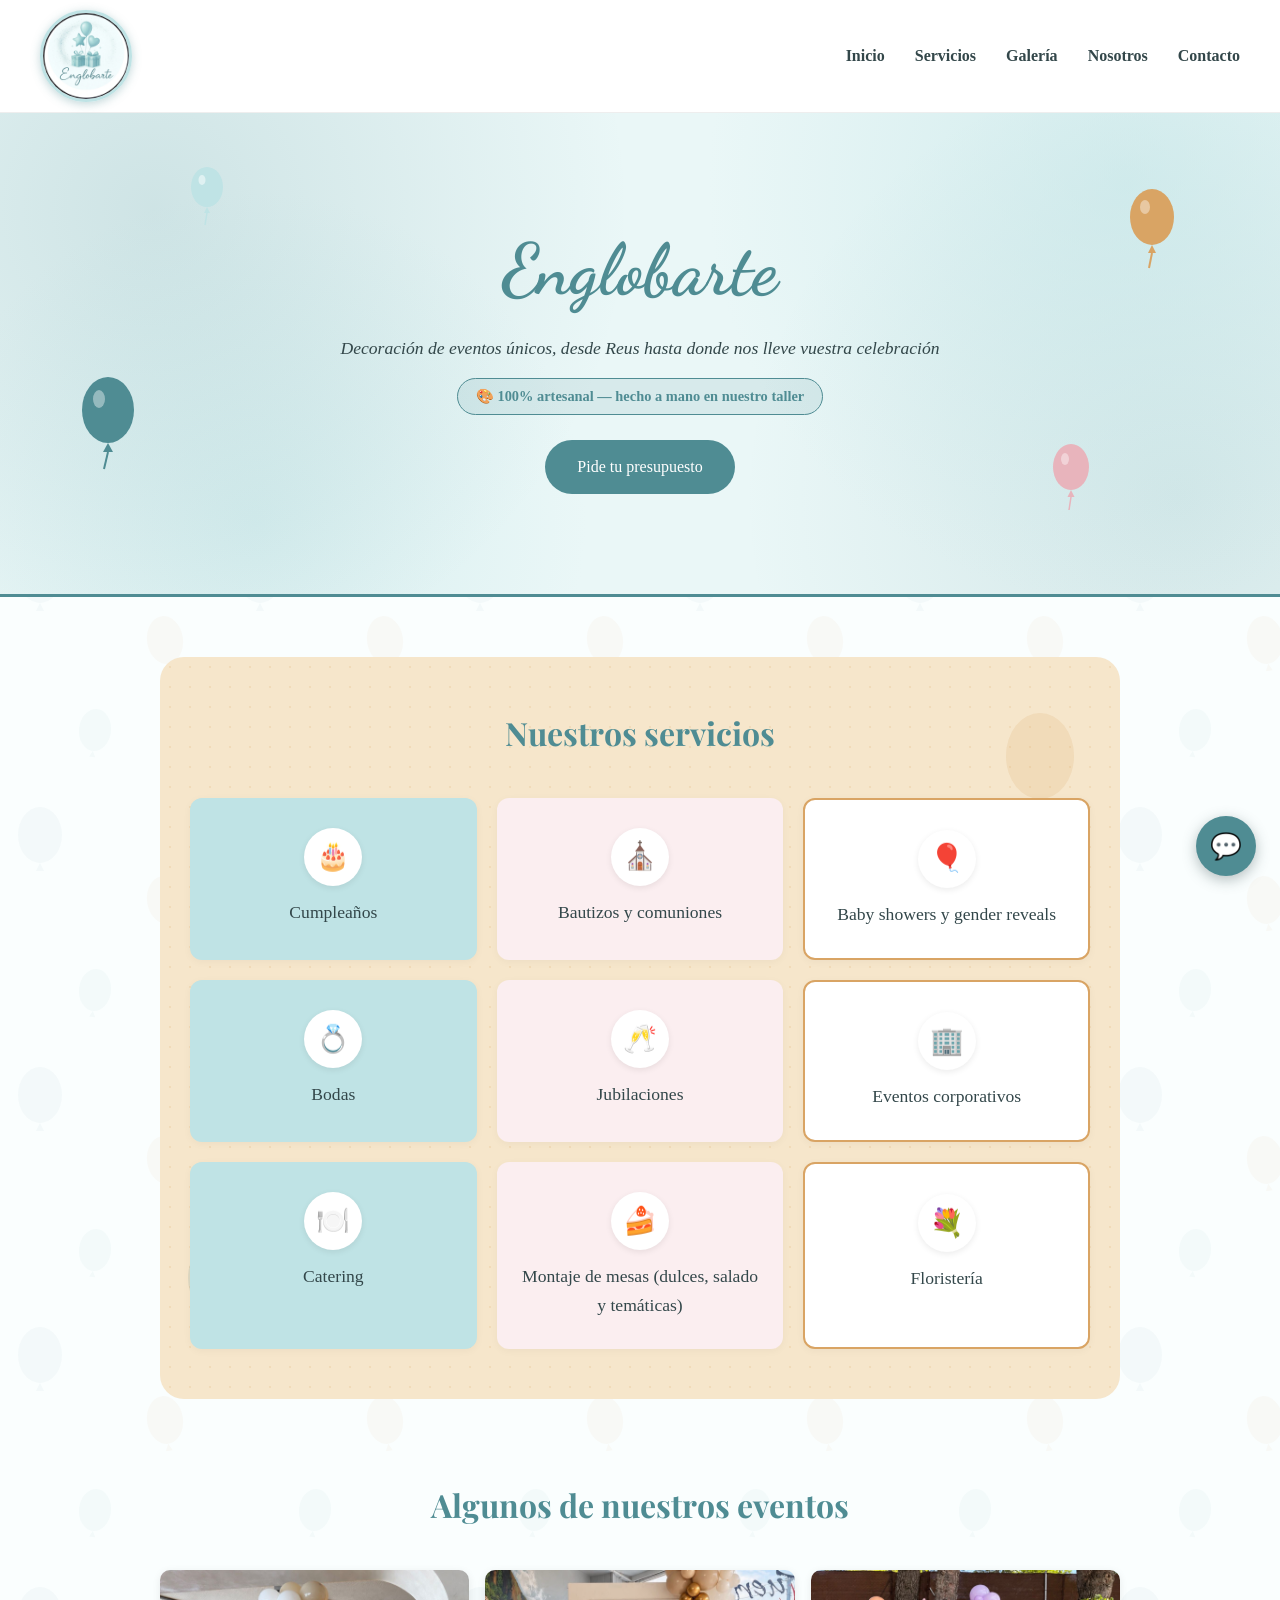
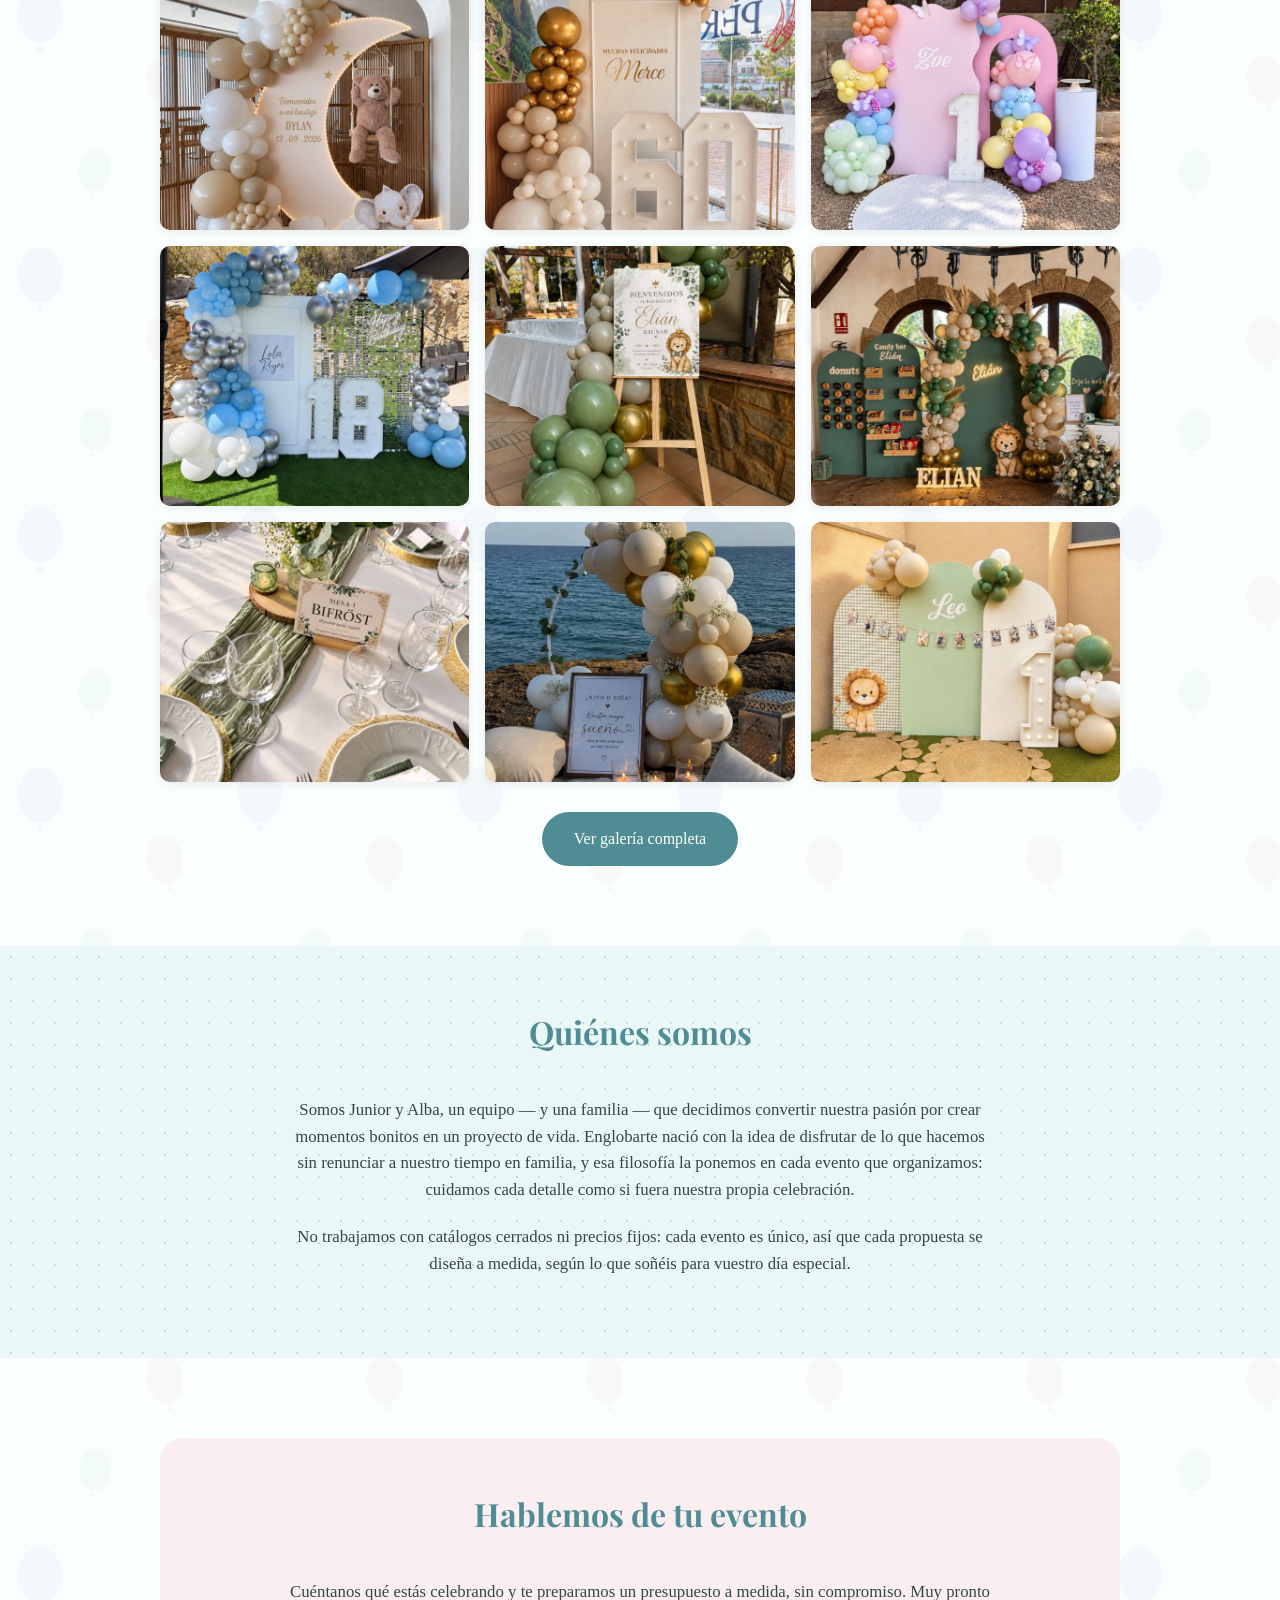
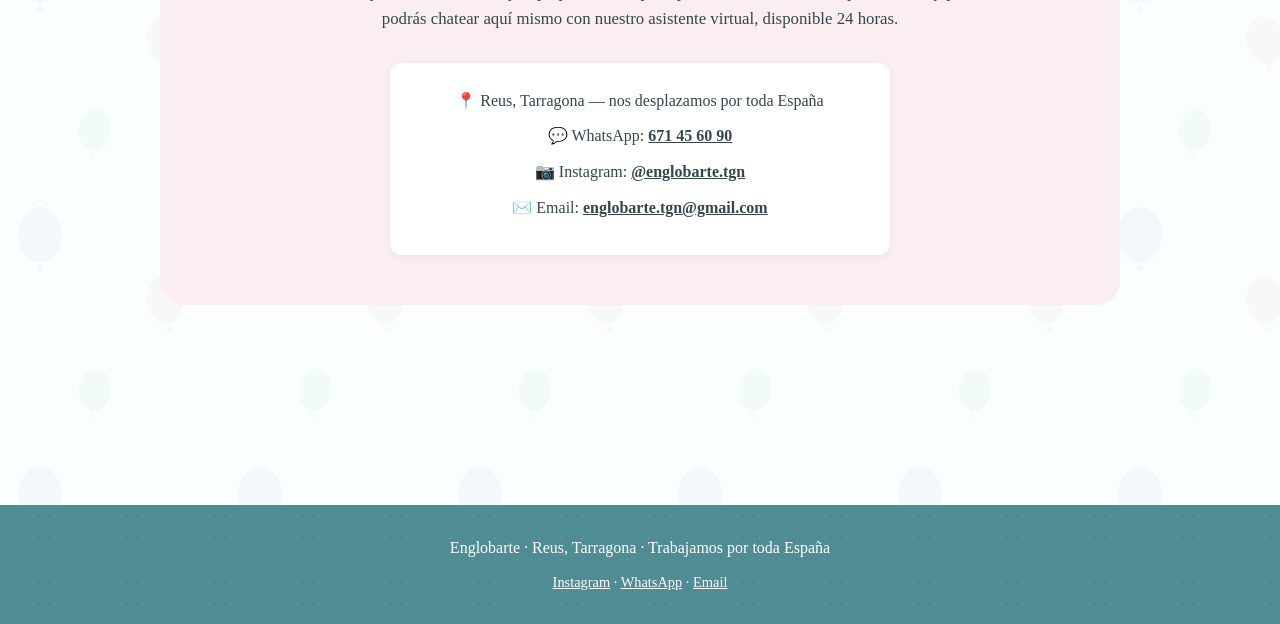
==== index.html @ 834582d7 "mejora de imagenes" ====
<!DOCTYPE html>
<html lang="es">
<head>
  <meta charset="UTF-8">
  <meta name="viewport" content="width=device-width, initial-scale=1.0">
  <title>Englobarte | Decoración de eventos en Reus y toda España</title>
  <meta name="description" content="Englobarte: decoración de eventos a medida en Reus y toda España. Cumpleaños, bautizos, bodas, baby showers, jubilaciones y eventos corporativos.">
  <link rel="icon" type="image/x-icon" href="favicon.ico">
  <link rel="icon" type="image/png" sizes="32x32" href="favicon-32x32.png">
  <link rel="icon" type="image/png" sizes="16x16" href="favicon-16x16.png">
  <link rel="apple-touch-icon" sizes="180x180" href="apple-touch-icon.png">
  <meta property="og:title" content="Englobarte | Decoración de eventos">
  <meta property="og:description" content="Decoración de eventos a medida en Reus y toda España: cumpleaños, bautizos, bodas y mucho más.">
  <meta property="og:image" content="https://englobarte-web.vercel.app/og-image.jpg">
  <meta property="og:type" content="website">
  <link rel="preconnect" href="https://fonts.googleapis.com">
  <link rel="preconnect" href="https://fonts.gstatic.com" crossorigin>
  <link href="https://fonts.googleapis.com/css2?family=Dancing+Script:wght@700&family=Playfair+Display:wght@700&display=swap" rel="stylesheet">
  <link rel="stylesheet" href="style.css">
</head>
<body>

  <nav>
    <div class="logo">
      <img src="images/logo.jpg" alt="Englobarte">
    </div>
    <ul>
      <li><a href="#inicio">Inicio</a></li>
      <li><a href="#servicios">Servicios</a></li>
      <li><a href="galeria.html">Galería</a></li>
      <li><a href="#nosotros">Nosotros</a></li>
      <li><a href="#contacto">Contacto</a></li>
    </ul>
  </nav>

  <header id="inicio">
    <h1>Englobarte</h1>
    <p>Decoración de eventos únicos, desde Reus hasta donde nos lleve vuestra celebración</p>
    <span class="sello-artesanal">🎨 100% artesanal — hecho a mano en nuestro taller</span>
    <br>
    <a href="#contacto" class="boton">Pide tu presupuesto</a>
  </header>

  <main>

    <section id="servicios">
      <h2>Nuestros servicios</h2>
      <div class="grid-servicios">
        <div class="tarjeta"><span class="tarjeta-icono">🎂</span>Cumpleaños</div>
        <div class="tarjeta"><span class="tarjeta-icono">⛪</span>Bautizos y comuniones</div>
        <div class="tarjeta"><span class="tarjeta-icono">🎈</span>Baby showers y gender reveals</div>
        <div class="tarjeta"><span class="tarjeta-icono">💍</span>Bodas</div>
        <div class="tarjeta"><span class="tarjeta-icono">🥂</span>Jubilaciones</div>
        <div class="tarjeta"><span class="tarjeta-icono">🏢</span>Eventos corporativos</div>
        <div class="tarjeta"><span class="tarjeta-icono">🍽️</span>Catering</div>
        <div class="tarjeta"><span class="tarjeta-icono">🍰</span>Montaje de mesas (dulces, salado y temáticas)</div>
        <div class="tarjeta"><span class="tarjeta-icono">💐</span>Floristería</div>
      </div>
    </section>

    <section id="galeria">
      <h2>Algunos de nuestros eventos</h2>
      <div class="grid-galeria">
        <img src="images/bautizo-dylan.jpg" alt="Bautizo de Dylan">
        <img src="images/60-anos-merce.jpg" alt="60 años de Merce">
        <img src="images/cumple-1-zoe.jpg" alt="Primer cumpleaños de Zoe">
        <img src="images/18-anos-lola.jpg" alt="18 años de Lola">
        <img src="images/bautizo-elian.jpg" alt="Bautizo de Elián">
        <img src="images/candy-bar-elian.jpg" alt="Candy bar de Elián">
        <img src="images/boda-mesa.jpg" alt="Decoración de mesa de boda">
        <img src="images/gender-reveal.jpg" alt="Gender reveal">
        <img src="images/cumple-1-leo.jpg" alt="Primer cumpleaños de Leo">
      </div>
      <div style="text-align:center; margin-top:30px;">
        <a href="galeria.html" class="boton">Ver galería completa</a>
      </div>
    </section>

    <section id="nosotros">
      <h2>Quiénes somos</h2>
      <p class="texto-nosotros">
        Somos Junior y Alba, un equipo — y una familia — que decidimos convertir nuestra pasión
        por crear momentos bonitos en un proyecto de vida. Englobarte nació con la idea de disfrutar
        de lo que hacemos sin renunciar a nuestro tiempo en familia, y esa filosofía la ponemos
        en cada evento que organizamos: cuidamos cada detalle como si fuera nuestra propia celebración.
      </p>
      <p class="texto-nosotros">
        No trabajamos con catálogos cerrados ni precios fijos: cada evento es único, así que cada
        propuesta se diseña a medida, según lo que soñéis para vuestro día especial.
      </p>
    </section>

    <section id="contacto">
      <h2>Hablemos de tu evento</h2>
      <p class="texto-contacto">
        Cuéntanos qué estás celebrando y te preparamos un presupuesto a medida, sin compromiso.
        Muy pronto podrás chatear aquí mismo con nuestro asistente virtual, disponible 24 horas.
      </p>
      <div class="contacto-info">
        <p>📍 Reus, Tarragona — nos desplazamos por toda España</p>
        <p>💬 WhatsApp: <a href="https://wa.me/34671456090" style="color: var(--color-texto); font-weight: bold;">671 45 60 90</a></p>
        <p>📷 Instagram: <a href="https://instagram.com/englobarte.tgn" target="_blank" rel="noopener" style="color: var(--color-texto); font-weight: bold;">@englobarte.tgn</a></p>
        <p>✉️ Email: <a href="mailto:englobarte.tgn@gmail.com" style="color: var(--color-texto); font-weight: bold;">englobarte.tgn@gmail.com</a></p>
      </div>
    </section>

  </main>

  <footer>
    <p>Englobarte · Reus, Tarragona · Trabajamos por toda España</p>
    <p class="footer-social">
      <a href="https://instagram.com/englobarte.tgn" target="_blank" rel="noopener">Instagram</a>
      ·
      <a href="https://wa.me/34671456090" target="_blank" rel="noopener">WhatsApp</a>
      ·
      <a href="mailto:englobarte.tgn@gmail.com">Email</a>
    </p>
  </footer>

  <div id="lightbox" class="lightbox oculto">
    <span id="lightbox-cerrar" class="lightbox-cerrar" aria-label="Cerrar">✕</span>
    <button id="lightbox-prev" class="lightbox-nav lightbox-prev" aria-label="Anterior">‹</button>
    <img id="lightbox-img" class="lightbox-img" src="" alt="">
    <button id="lightbox-next" class="lightbox-nav lightbox-next" aria-label="Siguiente">›</button>
  </div>

  <script>
    const galeriaImgs = Array.from(document.querySelectorAll('.grid-galeria img, .grid-galeria-completa img'));
    const lightbox = document.getElementById('lightbox');
    const lightboxImg = document.getElementById('lightbox-img');
    const lightboxCerrar = document.getElementById('lightbox-cerrar');
    const lightboxPrev = document.getElementById('lightbox-prev');
    const lightboxNext = document.getElementById('lightbox-next');
    let indiceActual = 0;

    function fotosVisibles() {
      return galeriaImgs.filter(img => img.offsetParent !== null);
    }

    function abrirLightbox(img) {
      const visibles = fotosVisibles();
      indiceActual = visibles.indexOf(img);
      lightboxImg.src = img.src;
      lightboxImg.alt = img.alt;
      lightbox.classList.remove('oculto');
    }

    function mostrarIndice(i) {
      const visibles = fotosVisibles();
      if (visibles.length === 0) return;
      indiceActual = (i + visibles.length) % visibles.length;
      lightboxImg.src = visibles[indiceActual].src;
      lightboxImg.alt = visibles[indiceActual].alt;
    }

    galeriaImgs.forEach(img => {
      img.addEventListener('click', () => abrirLightbox(img));
    });

    lightboxCerrar.addEventListener('click', () => lightbox.classList.add('oculto'));
    lightbox.addEventListener('click', (e) => {
      if (e.target === lightbox) lightbox.classList.add('oculto');
    });
    lightboxPrev.addEventListener('click', () => mostrarIndice(indiceActual - 1));
    lightboxNext.addEventListener('click', () => mostrarIndice(indiceActual + 1));

    document.addEventListener('keydown', (e) => {
      if (lightbox.classList.contains('oculto')) return;
      if (e.key === 'Escape') lightbox.classList.add('oculto');
      if (e.key === 'ArrowLeft') mostrarIndice(indiceActual - 1);
      if (e.key === 'ArrowRight') mostrarIndice(indiceActual + 1);
    });
  </script>

  <div class="chat-widget">
    <button id="chat-boton" class="chat-boton" aria-label="Abrir chat">💬</button>

    <div id="chat-ventana" class="chat-ventana oculto">
      <div class="chat-header">
        <span>Englobarte</span>
        <button id="chat-cerrar" class="chat-cerrar" aria-label="Cerrar chat">✕</button>
      </div>
      <div id="chat-mensajes" class="chat-mensajes"></div>
      <div class="chat-input-area">
        <input type="text" id="chat-input" placeholder="Escribe tu mensaje...">
        <button id="chat-enviar" class="chat-enviar">Enviar</button>
      </div>
    </div>
  </div>

  <script>
    const chatBoton = document.getElementById('chat-boton');
    const chatVentana = document.getElementById('chat-ventana');
    const chatCerrar = document.getElementById('chat-cerrar');
    const chatMensajes = document.getElementById('chat-mensajes');
    const chatInput = document.getElementById('chat-input');
    const chatEnviar = document.getElementById('chat-enviar');

    let historial = [];
    let chatAbierto = false;

    chatBoton.addEventListener('click', () => {
      chatAbierto = !chatAbierto;
      chatVentana.classList.toggle('oculto', !chatAbierto);

      if (chatAbierto && historial.length === 0) {
        agregarMensaje('¡Hola! Soy el asistente virtual de Englobarte. Cuéntame qué evento estás organizando y te ayudo con lo que necesites.', 'bot');
      }
    });

    chatCerrar.addEventListener('click', () => {
      chatAbierto = false;
      chatVentana.classList.add('oculto');
    });

    function agregarMensaje(texto, tipo) {
      const div = document.createElement('div');
      div.classList.add('chat-mensaje', tipo === 'user' ? 'chat-mensaje-usuario' : 'chat-mensaje-bot');
      div.textContent = texto;
      chatMensajes.appendChild(div);
      chatMensajes.scrollTop = chatMensajes.scrollHeight;
    }

    async function enviarMensaje() {
      const texto = chatInput.value.trim();
      if (!texto) return;

      agregarMensaje(texto, 'user');
      historial.push({ role: 'user', content: texto });
      chatInput.value = '';
      chatInput.disabled = true;
      chatEnviar.disabled = true;

      const indicador = document.createElement('div');
      indicador.classList.add('chat-mensaje', 'chat-mensaje-bot');
      indicador.id = 'chat-cargando';
      indicador.textContent = 'Escribiendo...';
      chatMensajes.appendChild(indicador);
      chatMensajes.scrollTop = chatMensajes.scrollHeight;

      try {
        const respuesta = await fetch('/api/chat', {
          method: 'POST',
          headers: { 'Content-Type': 'application/json' },
          body: JSON.stringify({ messages: historial })
        });

        const datos = await respuesta.json();
        document.getElementById('chat-cargando').remove();

        if (datos.respuesta) {
          agregarMensaje(datos.respuesta, 'bot');
          historial.push({ role: 'assistant', content: datos.respuesta });
        } else {
          agregarMensaje('Perdona, ha habido un problema. Intenta de nuevo o escríbenos por WhatsApp.', 'bot');
        }
      } catch (error) {
        document.getElementById('chat-cargando').remove();
        agregarMensaje('Perdona, ha habido un problema de conexión. Intenta de nuevo.', 'bot');
      }

      chatInput.disabled = false;
      chatEnviar.disabled = false;
      chatInput.focus();
    }

    chatEnviar.addEventListener('click', enviarMensaje);
    chatInput.addEventListener('keypress', (e) => {
      if (e.key === 'Enter') enviarMensaje();
    });
  </script>

</body>
</html>
---- style.css ----
:root {
  --color-fondo: #FAFEFE;
  --color-texto: #33474A;
  --color-principal: #4F8C93;
  --color-claro: #BFE3E5;
  --color-claro-suave: #EAF7F7;
  --color-acento: #D9A464;
  --color-acento-suave: #F6E6CB;
  --color-rosa: #E8B4BC;
  --color-rosa-suave: #FBEEF0;
}

* {
  margin: 0;
  padding: 0;
  box-sizing: border-box;
}

body {
  font-family: 'Georgia', serif;
  background-color: var(--color-fondo);
  background-image: url("data:image/svg+xml,%3Csvg xmlns='http://www.w3.org/2000/svg' width='220' height='260'%3E%3Cg fill='%234F8C93' fill-opacity='0.045'%3E%3Cellipse cx='40' cy='55' rx='22' ry='28'/%3E%3Cpath d='M40 83 l-4 8 h8 z'/%3E%3C/g%3E%3Cg fill='%23D9A464' fill-opacity='0.05' transform='rotate(-8 165 120)'%3E%3Cellipse cx='165' cy='120' rx='18' ry='24'/%3E%3Cpath d='M165 144 l-3.5 7 h7 z'/%3E%3C/g%3E%3Cg fill='%23BFE3E5' fill-opacity='0.12' transform='rotate(6 95 210)'%3E%3Cellipse cx='95' cy='210' rx='16' ry='21'/%3E%3Cpath d='M95 231 l-3 6 h6 z'/%3E%3C/g%3E%3C/svg%3E");
  color: var(--color-texto);
  line-height: 1.6;
}

nav {
  display: flex;
  justify-content: space-between;
  align-items: center;
  padding: 10px 40px;
  background-color: white;
  border-bottom: 1px solid #eee;
  position: sticky;
  top: 0;
  z-index: 100;
}

nav .logo img {
  height: 92px;
  width: 92px;
  object-fit: cover;
  border-radius: 50%;
  display: block;
  border: 3px solid var(--color-claro);
  box-shadow: 0 2px 10px rgba(79,140,147,0.35);
}

nav ul {
  list-style: none;
  display: flex;
  gap: 30px;
}

nav ul a {
  text-decoration: none;
  color: var(--color-texto);
  font-weight: bold;
}

nav ul a:hover {
  color: var(--color-principal);
}

header {
  position: relative;
  overflow: hidden;
  text-align: center;
  padding: 100px 20px;
  background-color: var(--color-claro-suave);
  background-image:
    url("data:image/svg+xml,%3Csvg xmlns='http://www.w3.org/2000/svg' width='70' height='100'%3E%3Cellipse cx='35' cy='38' rx='26' ry='33' fill='%234F8C93'/%3E%3Cpath d='M35 71 l-5 9 h10 z' fill='%234F8C93'/%3E%3Cline x1='35' y1='80' x2='31' y2='97' stroke='%234F8C93' stroke-width='2'/%3E%3Cellipse cx='26' cy='27' rx='6' ry='9' fill='white' fill-opacity='0.4'/%3E%3C/svg%3E"),
    url("data:image/svg+xml,%3Csvg xmlns='http://www.w3.org/2000/svg' width='60' height='86'%3E%3Cellipse cx='30' cy='33' rx='22' ry='28' fill='%23D9A464'/%3E%3Cpath d='M30 61 l-4 8 h8 z' fill='%23D9A464'/%3E%3Cline x1='30' y1='69' x2='27' y2='84' stroke='%23D9A464' stroke-width='2'/%3E%3Cellipse cx='23' cy='23' rx='5' ry='7' fill='white' fill-opacity='0.4'/%3E%3C/svg%3E"),
    url("data:image/svg+xml,%3Csvg xmlns='http://www.w3.org/2000/svg' width='50' height='72'%3E%3Cellipse cx='25' cy='27' rx='18' ry='23' fill='%23E8B4BC'/%3E%3Cpath d='M25 50 l-3.5 7 h7 z' fill='%23E8B4BC'/%3E%3Cline x1='25' y1='57' x2='23' y2='70' stroke='%23E8B4BC' stroke-width='1.5'/%3E%3Cellipse cx='19' cy='19' rx='4' ry='6' fill='white' fill-opacity='0.4'/%3E%3C/svg%3E"),
    url("data:image/svg+xml,%3Csvg xmlns='http://www.w3.org/2000/svg' width='44' height='64'%3E%3Cellipse cx='22' cy='24' rx='16' ry='20' fill='%23BFE3E5'/%3E%3Cpath d='M22 44 l-3 6 h6 z' fill='%23BFE3E5'/%3E%3Cline x1='22' y1='50' x2='20' y2='62' stroke='%23BFE3E5' stroke-width='1.5'/%3E%3Cellipse cx='17' cy='17' rx='3.5' ry='5' fill='white' fill-opacity='0.5'/%3E%3C/svg%3E"),
    radial-gradient(circle at 12% 20%, rgba(79,140,147,0.18) 0%, transparent 40%),
    radial-gradient(circle at 88% 15%, rgba(191,227,229,0.55) 0%, transparent 35%),
    radial-gradient(circle at 20% 85%, rgba(191,227,229,0.45) 0%, transparent 30%),
    radial-gradient(circle at 92% 80%, rgba(79,140,147,0.15) 0%, transparent 35%);
  background-repeat: no-repeat, no-repeat, no-repeat, no-repeat, no-repeat, no-repeat, no-repeat, no-repeat;
  background-position: 6% 68%, 92% 18%, 85% 80%, 15% 12%, 12% 20%, 88% 15%, 20% 85%, 92% 80%;
  background-size: 70px 100px, 60px 86px, 50px 72px, 44px 64px, auto, auto, auto, auto;
  border-bottom: 3px solid var(--color-principal);
}

header h1 {
  font-family: 'Dancing Script', cursive;
  font-size: 4.5rem;
  font-weight: 700;
  color: var(--color-principal);
  margin-bottom: 6px;
  position: relative;
}

header p {
  font-size: 1.1rem;
  font-style: italic;
  margin-bottom: 16px;
  position: relative;
}

.sello-artesanal {
  display: inline-block;
  background-color: rgba(79,140,147,0.12);
  border: 1px solid var(--color-principal);
  color: var(--color-principal);
  font-style: normal;
  font-size: 0.9rem;
  font-weight: bold;
  padding: 6px 18px;
  border-radius: 20px;
  margin-bottom: 25px;
  position: relative;
}

.boton {
  display: inline-block;
  background-color: var(--color-principal);
  color: white;
  text-decoration: none;
  padding: 14px 32px;
  border-radius: 30px;
  font-family: Georgia, serif;
  transition: background-color 0.3s, transform 0.2s;
  position: relative;
}

.boton:hover {
  background-color: #3d7178;
  transform: translateY(-2px);
}

main {
  max-width: 1000px;
  margin: 0 auto;
  padding: 60px 20px;
}

section {
  margin-bottom: 80px;
}

section h2 {
  font-family: 'Playfair Display', serif;
  text-align: center;
  font-size: 2rem;
  color: var(--color-principal);
  margin-bottom: 40px;
}

#servicios {
  background-color: var(--color-acento-suave);
  border-radius: 24px;
  padding: 50px 30px;
  background-image:
    url("data:image/svg+xml,%3Csvg xmlns='http://www.w3.org/2000/svg' width='90' height='130'%3E%3Cellipse cx='45' cy='50' rx='34' ry='43' fill='%23D9A464' fill-opacity='0.18'/%3E%3Cpath d='M45 93 l-6 11 h12 z' fill='%23D9A464' fill-opacity='0.18'/%3E%3C/svg%3E"),
    url("data:image/svg+xml,%3Csvg xmlns='http://www.w3.org/2000/svg' width='80' height='116'%3E%3Cellipse cx='40' cy='45' rx='30' ry='38' fill='%234F8C93' fill-opacity='0.15'/%3E%3Cpath d='M40 83 l-5 10 h10 z' fill='%234F8C93' fill-opacity='0.15'/%3E%3C/svg%3E"),
    radial-gradient(rgba(217,164,100,0.18) 1.5px, transparent 1.5px);
  background-repeat: no-repeat, no-repeat, repeat;
  background-position: 96% 8%, 2% 92%, 0 0;
  background-size: 90px 130px, 80px 116px, 20px 20px;
}

.grid-servicios {
  display: grid;
  grid-template-columns: repeat(auto-fit, minmax(220px, 1fr));
  gap: 20px;
}

.tarjeta {
  background-color: var(--color-claro);
  border-radius: 12px;
  padding: 30px 20px;
  text-align: center;
  font-size: 1.1rem;
  color: var(--color-texto);
  box-shadow: 0 2px 8px rgba(0,0,0,0.04);
  transition: transform 0.2s;
}

.tarjeta:nth-child(3n+2) {
  background-color: var(--color-rosa-suave);
}

.tarjeta:nth-child(3n) {
  background-color: white;
  border: 2px solid var(--color-acento);
}

.tarjeta:hover {
  transform: translateY(-5px);
}

.tarjeta-icono {
  display: flex;
  align-items: center;
  justify-content: center;
  width: 58px;
  height: 58px;
  margin: 0 auto 12px auto;
  border-radius: 50%;
  background-color: white;
  box-shadow: 0 2px 6px rgba(0,0,0,0.08);
  font-size: 1.7rem;
}

.grid-galeria {
  display: grid;
  grid-template-columns: repeat(auto-fit, minmax(260px, 1fr));
  gap: 16px;
}

.grid-galeria img {
  width: 100%;
  height: 260px;
  object-fit: cover;
  border-radius: 10px;
  box-shadow: 0 2px 8px rgba(0,0,0,0.08);
  transition: transform 0.3s;
  cursor: zoom-in;
}

.grid-galeria img:hover {
  transform: scale(1.03);
}

#nosotros {
  position: relative;
  padding: 60px 20px;
  margin-left: calc(-50vw + 50%);
  margin-right: calc(-50vw + 50%);
  background-color: var(--color-claro-suave);
  background-image: radial-gradient(rgba(79,140,147,0.25) 1.5px, transparent 1.5px);
  background-size: 22px 22px;
}

.texto-nosotros {
  max-width: 700px;
  margin: 0 auto 20px auto;
  text-align: center;
  font-size: 1.05rem;
  position: relative;
}

#contacto {
  background-color: var(--color-rosa-suave);
  border-radius: 24px;
  padding: 50px 30px;
}

.texto-contacto {
  max-width: 700px;
  margin: 0 auto 30px auto;
  text-align: center;
  font-size: 1.05rem;
}

.contacto-info {
  max-width: 500px;
  margin: 0 auto;
  background-color: white;
  border-radius: 12px;
  padding: 25px;
  text-align: center;
  box-shadow: 0 2px 10px rgba(0,0,0,0.05);
}

.contacto-info p {
  margin-bottom: 10px;
}

footer {
  text-align: center;
  padding: 30px 20px;
  background-color: var(--color-principal);
  background-image: radial-gradient(rgba(255,255,255,0.09) 1.5px, transparent 1.5px);
  background-size: 22px 22px;
  color: white;
  margin-top: 60px;
}

.footer-social {
  margin-top: 10px;
  font-size: 0.9rem;
}

.footer-social a {
  color: white;
  text-decoration: underline;
}

.footer-social a:hover {
  color: var(--color-claro);
}

@media (max-width: 768px) {
  nav {
    flex-direction: column;
    gap: 12px;
    padding: 15px 20px;
  }

  nav ul {
    flex-wrap: wrap;
    justify-content: center;
    gap: 15px;
  }

  header h1 {
    font-size: 2.2rem;
  }

  header {
    padding: 60px 20px;
  }

  main {
    padding: 40px 15px;
  }

  section h2 {
    font-size: 1.6rem;
  }
}

/* ===== Página de galería completa ===== */
.header-galeria {
  position: relative;
  overflow: hidden;
  background-color: var(--color-claro-suave);
  background-image:
    url("data:image/svg+xml,%3Csvg xmlns='http://www.w3.org/2000/svg' width='60' height='86'%3E%3Cellipse cx='30' cy='33' rx='22' ry='28' fill='%23D9A464'/%3E%3Cpath d='M30 61 l-4 8 h8 z' fill='%23D9A464'/%3E%3Cline x1='30' y1='69' x2='27' y2='84' stroke='%23D9A464' stroke-width='2'/%3E%3Cellipse cx='23' cy='23' rx='5' ry='7' fill='white' fill-opacity='0.4'/%3E%3C/svg%3E"),
    url("data:image/svg+xml,%3Csvg xmlns='http://www.w3.org/2000/svg' width='44' height='64'%3E%3Cellipse cx='22' cy='24' rx='16' ry='20' fill='%23BFE3E5'/%3E%3Cpath d='M22 44 l-3 6 h6 z' fill='%23BFE3E5'/%3E%3Cline x1='22' y1='50' x2='20' y2='62' stroke='%23BFE3E5' stroke-width='1.5'/%3E%3Cellipse cx='17' cy='17' rx='3.5' ry='5' fill='white' fill-opacity='0.5'/%3E%3C/svg%3E"),
    linear-gradient(135deg, var(--color-claro-suave), var(--color-claro));
  background-repeat: no-repeat, no-repeat, no-repeat;
  background-position: 92% 15%, 6% 78%, 0 0;
  background-size: 60px 86px, 44px 64px, auto;
  text-align: center;
  padding: 60px 20px 40px;
  border-bottom: 3px solid var(--color-principal);
}

.header-galeria h1 {
  font-family: 'Dancing Script', cursive;
  color: var(--color-texto);
  font-size: 3rem;
  margin-bottom: 10px;
}

.header-galeria p {
  color: var(--color-principal);
  font-size: 1.1rem;
}

.filtros {
  display: flex;
  flex-wrap: wrap;
  justify-content: center;
  gap: 12px;
  padding: 30px 20px;
  max-width: 900px;
  margin: 0 auto;
}

.filtro-btn {
  background: var(--color-fondo);
  color: var(--color-texto);
  border: 2px solid var(--color-principal);
  border-radius: 30px;
  padding: 8px 18px;
  font-size: 0.95rem;
  cursor: pointer;
  transition: all 0.2s ease;
}

.filtro-btn:hover {
  background: var(--color-claro-suave);
}

.filtro-btn.activo {
  background: var(--color-principal);
  color: white;
  border-color: var(--color-principal);
}

.grid-galeria-completa {
  display: grid;
  grid-template-columns: repeat(auto-fill, minmax(220px, 1fr));
  gap: 14px;
  padding: 0 20px 40px;
  max-width: 1200px;
  margin: 0 auto;
}

.grid-galeria-completa img {
  width: 100%;
  height: 220px;
  object-fit: cover;
  border-radius: 10px;
  box-shadow: 0 2px 8px rgba(51, 71, 74, 0.15);
  transition: transform 0.2s ease;
  cursor: zoom-in;
}

.grid-galeria-completa img:hover {
  transform: scale(1.03);
}

.nota-galeria {
  text-align: center;
  color: var(--color-texto);
  font-style: italic;
  padding: 0 20px 60px;
  max-width: 600px;
  margin: 0 auto;
}

@media (max-width: 768px) {
  .filtro-btn {
    font-size: 0.85rem;
    padding: 6px 14px;
  }

  .grid-galeria-completa {
    grid-template-columns: repeat(auto-fill, minmax(150px, 1fr));
    gap: 10px;
  }

  .grid-galeria-completa img {
    height: 150px;
  }
}

/* ===== Chat del asistente virtual ===== */
.chat-boton {
  position: fixed;
  bottom: 24px;
  right: 24px;
  width: 60px;
  height: 60px;
  border-radius: 50%;
  background-color: var(--color-principal);
  color: white;
  border: none;
  font-size: 1.6rem;
  cursor: pointer;
  box-shadow: 0 4px 14px rgba(51, 71, 74, 0.35);
  z-index: 200;
  transition: transform 0.2s;
}

.chat-boton:hover {
  transform: scale(1.08);
}

.chat-ventana {
  position: fixed;
  bottom: 96px;
  right: 24px;
  width: 320px;
  max-width: calc(100vw - 40px);
  height: 440px;
  max-height: calc(100vh - 140px);
  background-color: white;
  border-radius: 16px;
  box-shadow: 0 8px 30px rgba(51, 71, 74, 0.25);
  display: flex;
  flex-direction: column;
  overflow: hidden;
  z-index: 200;
}

.chat-ventana.oculto {
  display: none;
}

.chat-header {
  background-color: var(--color-principal);
  color: white;
  padding: 14px 16px;
  display: flex;
  justify-content: space-between;
  align-items: center;
  font-weight: bold;
}

.chat-cerrar {
  background: none;
  border: none;
  color: white;
  font-size: 1.1rem;
  cursor: pointer;
}

.chat-mensajes {
  flex: 1;
  padding: 14px;
  overflow-y: auto;
  display: flex;
  flex-direction: column;
  gap: 10px;
}

.chat-mensaje {
  padding: 10px 14px;
  border-radius: 14px;
  font-size: 0.9rem;
  max-width: 85%;
  line-height: 1.4;
}

.chat-mensaje-bot {
  background-color: var(--color-claro-suave);
  color: var(--color-texto);
  align-self: flex-start;
  border-bottom-left-radius: 4px;
}

.chat-mensaje-usuario {
  background-color: var(--color-principal);
  color: white;
  align-self: flex-end;
  border-bottom-right-radius: 4px;
}

.chat-input-area {
  display: flex;
  border-top: 1px solid #eee;
  padding: 10px;
  gap: 8px;
}

.chat-input-area input {
  flex: 1;
  border: 1px solid var(--color-claro);
  border-radius: 20px;
  padding: 8px 14px;
  font-family: Georgia, serif;
  font-size: 0.9rem;
}

.chat-input-area input:focus {
  outline: none;
  border-color: var(--color-principal);
}

.chat-enviar {
  background-color: var(--color-principal);
  color: white;
  border: none;
  border-radius: 20px;
  padding: 8px 16px;
  cursor: pointer;
  font-family: Georgia, serif;
}

.chat-enviar:hover {
  background-color: #3d7178;
}

@media (max-width: 768px) {
  .chat-ventana {
    right: 12px;
    bottom: 88px;
    width: calc(100vw - 24px);
  }

  .chat-boton {
    right: 16px;
    bottom: 16px;
  }
}

/* ===== Visor de imagen grande (lightbox) ===== */
.lightbox {
  position: fixed;
  inset: 0;
  background-color: rgba(20, 30, 31, 0.92);
  display: flex;
  align-items: center;
  justify-content: center;
  z-index: 300;
  padding: 20px;
}

.lightbox.oculto {
  display: none;
}

.lightbox-img {
  max-width: 85vw;
  max-height: 85vh;
  border-radius: 10px;
  box-shadow: 0 8px 40px rgba(0,0,0,0.5);
}

.lightbox-cerrar {
  position: absolute;
  top: 24px;
  right: 30px;
  color: white;
  font-size: 2rem;
  cursor: pointer;
  line-height: 1;
}

.lightbox-nav {
  background: rgba(255,255,255,0.15);
  border: none;
  color: white;
  font-size: 2rem;
  width: 50px;
  height: 50px;
  min-width: 50px;
  border-radius: 50%;
  cursor: pointer;
  display: flex;
  align-items: center;
  justify-content: center;
  transition: background-color 0.2s;
  flex-shrink: 0;
}

.lightbox-nav:hover {
  background: rgba(255,255,255,0.3);
}

.lightbox-prev {
  margin-right: 20px;
}

.lightbox-next {
  margin-left: 20px;
}

@media (max-width: 768px) {
  .lightbox-nav {
    width: 40px;
    height: 40px;
    min-width: 40px;
    font-size: 1.6rem;
  }

  .lightbox-prev {
    margin-right: 8px;
  }

  .lightbox-next {
    margin-left: 8px;
  }

  .lightbox-cerrar {
    top: 14px;
    right: 16px;
  }
}
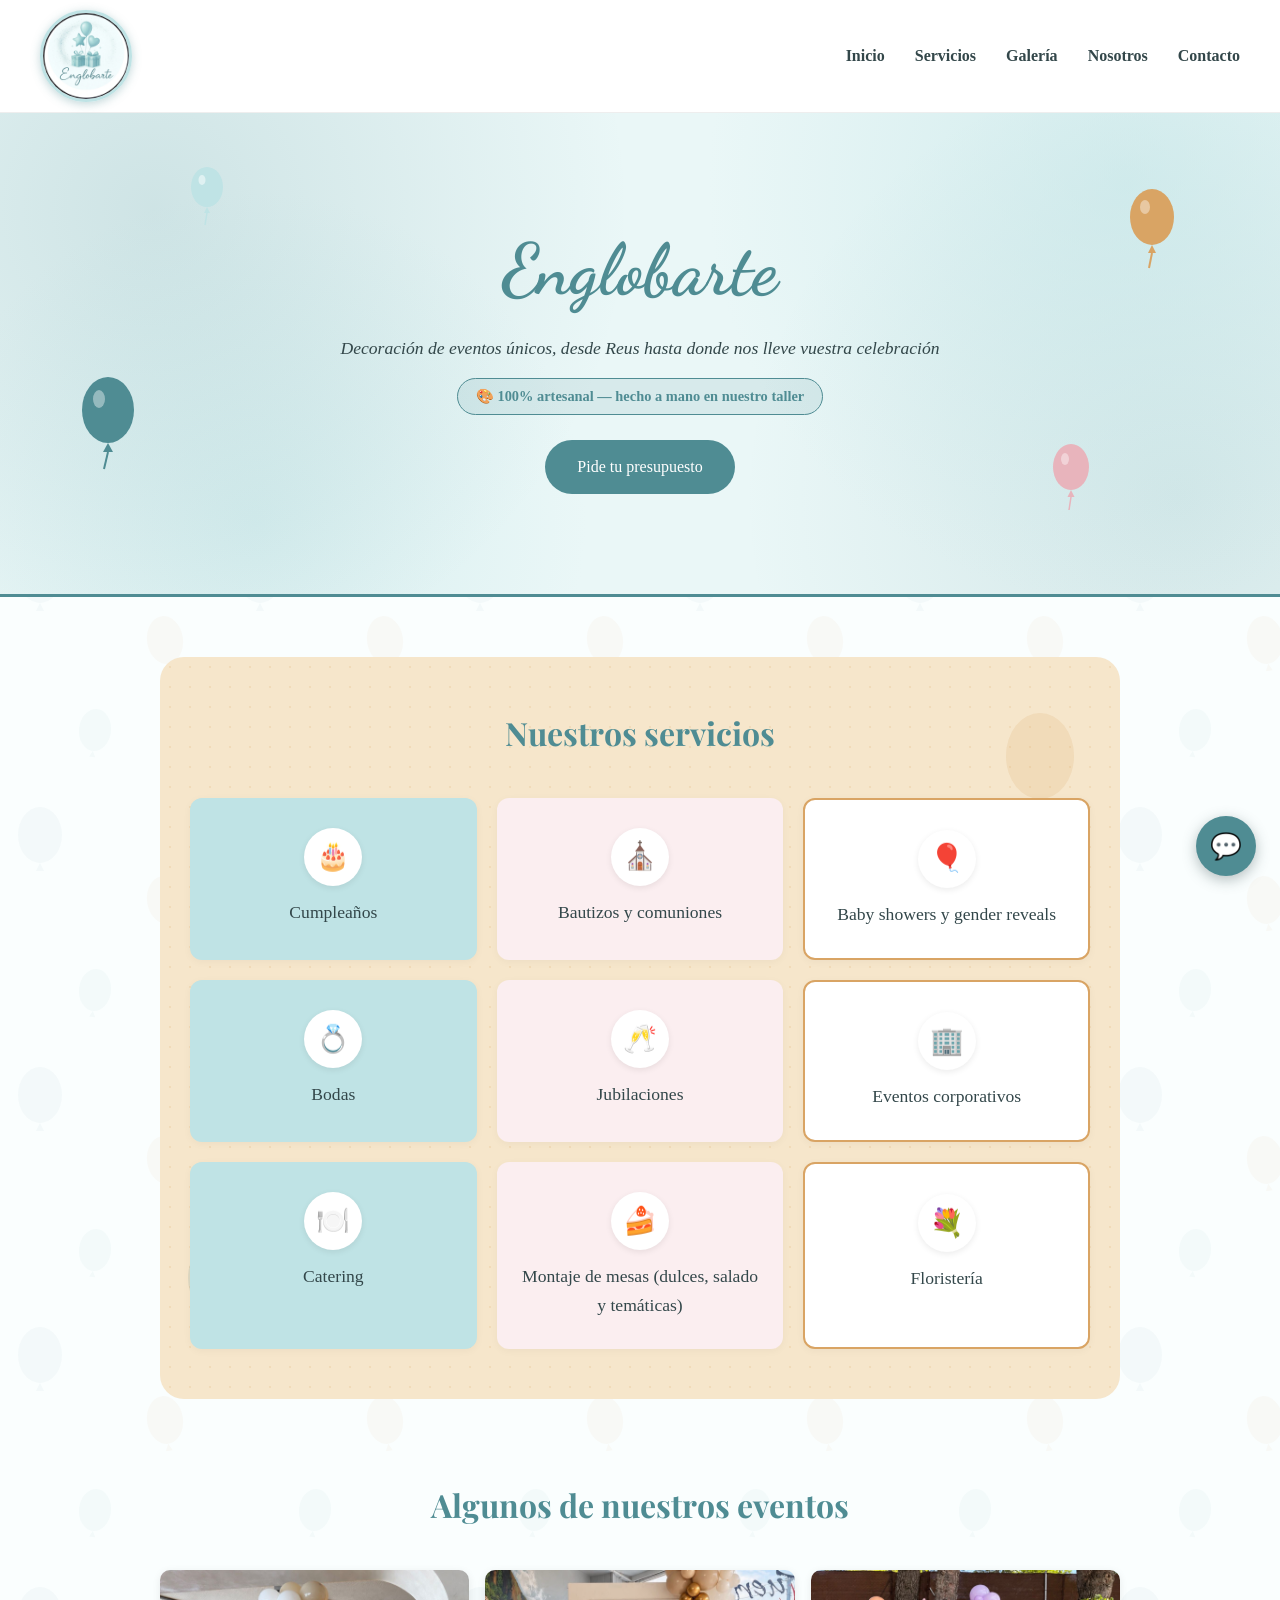
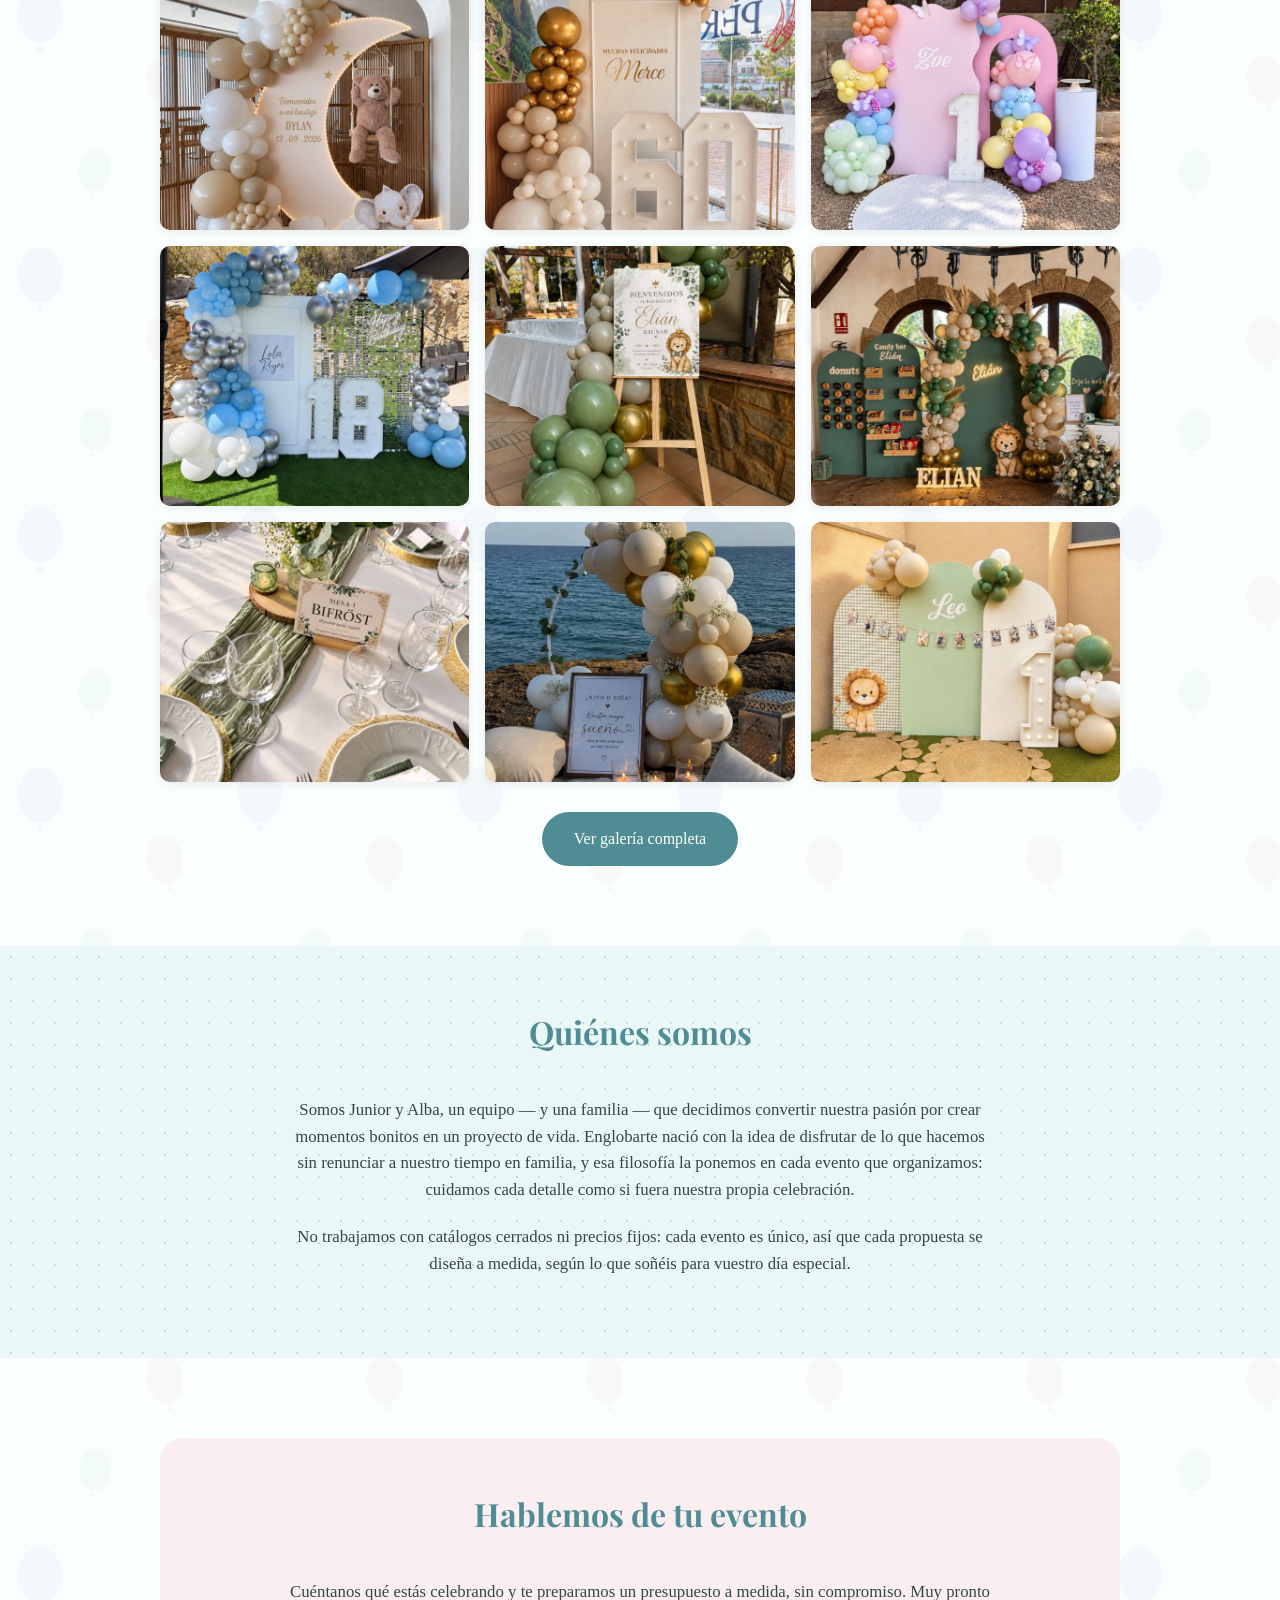
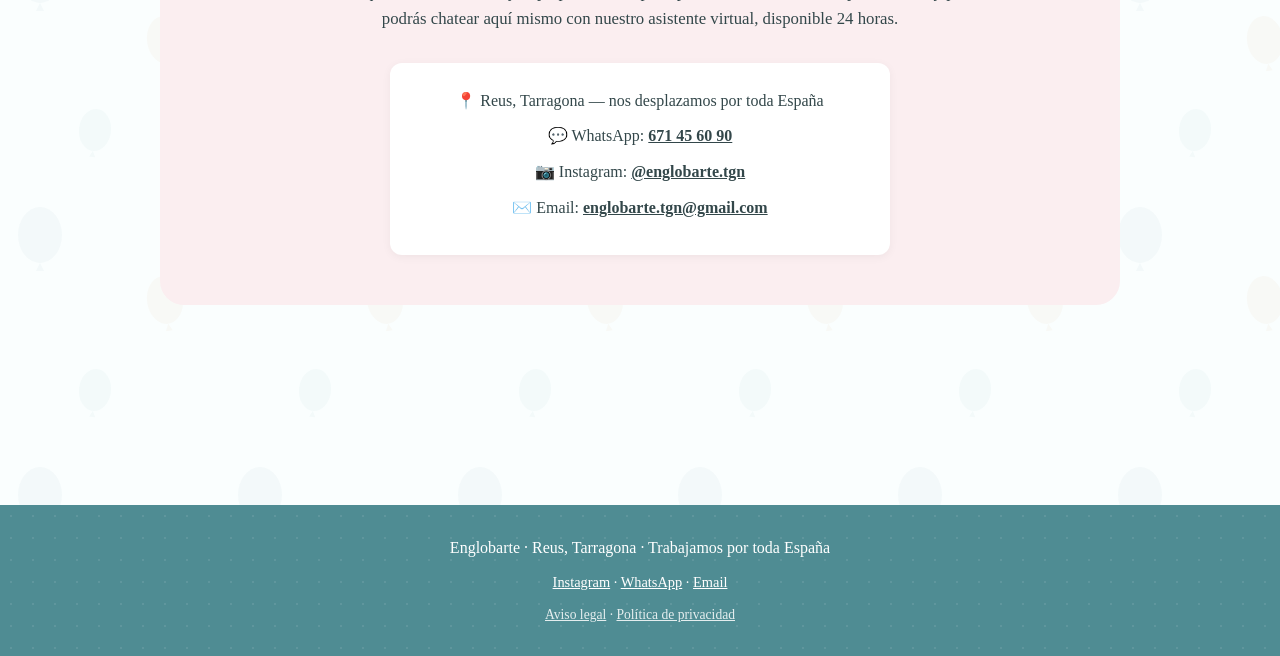
==== commit 0d134e7d: "legal" ====
--- a/index.html
+++ b/index.html
@@ -3,6 +3,7 @@
 <head>
   <meta charset="UTF-8">
   <meta name="viewport" content="width=device-width, initial-scale=1.0">
+  <meta name="google-site-verification" content="6F3AoIf0HRdWn2_MtJqT9U0h1ADJfSlO4QLvokfuYt8" />
   <title>Englobarte | Decoración de eventos en Reus y toda España</title>
   <meta name="description" content="Englobarte: decoración de eventos a medida en Reus y toda España. Cumpleaños, bautizos, bodas, baby showers, jubilaciones y eventos corporativos.">
   <link rel="icon" type="image/x-icon" href="favicon.ico">
@@ -17,6 +18,49 @@
   <link rel="preconnect" href="https://fonts.gstatic.com" crossorigin>
   <link href="https://fonts.googleapis.com/css2?family=Dancing+Script:wght@700&family=Playfair+Display:wght@700&display=swap" rel="stylesheet">
   <link rel="stylesheet" href="style.css">
+  <script type="application/ld+json">
+  {
+    "@context": "https://schema.org",
+    "@type": "LocalBusiness",
+    "name": "Englobarte",
+    "image": "https://englobarte-web.vercel.app/og-image.jpg",
+    "url": "https://englobarte.es",
+    "telephone": "+34671456090",
+    "email": "englobarte.tgn@gmail.com",
+    "description": "Decoración de eventos artesanal y personalizada en Reus (Tarragona): cumpleaños, bautizos y comuniones, baby showers, bodas, jubilaciones y eventos corporativos. También catering, montaje de mesas y floristería.",
+    "address": {
+      "@type": "PostalAddress",
+      "addressLocality": "Reus",
+      "addressRegion": "Tarragona",
+      "addressCountry": "ES"
+    },
+    "areaServed": [
+      "Reus",
+      "Tarragona",
+      "Cataluña",
+      "Zaragoza",
+      "Valencia",
+      "España"
+    ],
+    "sameAs": [
+      "https://instagram.com/englobarte.tgn"
+    ],
+    "openingHoursSpecification": {
+      "@type": "OpeningHoursSpecification",
+      "dayOfWeek": [
+        "Monday",
+        "Tuesday",
+        "Wednesday",
+        "Thursday",
+        "Friday",
+        "Saturday",
+        "Sunday"
+      ],
+      "opens": "09:00",
+      "closes": "20:00"
+    }
+  }
+  </script>
 </head>
 <body>
 
@@ -115,6 +159,9 @@
       ·
       <a href="mailto:englobarte.tgn@gmail.com">Email</a>
     </p>
+    <p class="footer-legal">
+      <a href="aviso-legal.html">Aviso legal</a> · <a href="politica-privacidad.html">Política de privacidad</a>
+    </p>
   </footer>
 
   <div id="lightbox" class="lightbox oculto">
--- a/style.css
+++ b/style.css
@@ -653,4 +653,61 @@
     top: 14px;
     right: 16px;
   }
+}
+
+/* ===== Páginas legales (aviso legal, privacidad, cookies) ===== */
+.legal-content {
+  max-width: 800px;
+  margin: 0 auto;
+}
+
+.legal-content h1 {
+  font-family: 'Playfair Display', serif;
+  color: var(--color-principal);
+  font-size: 2.2rem;
+  margin-bottom: 10px;
+  text-align: center;
+}
+
+.legal-content .fecha-actualizacion {
+  text-align: center;
+  font-style: italic;
+  color: var(--color-texto);
+  opacity: 0.7;
+  margin-bottom: 40px;
+}
+
+.legal-content h2 {
+  font-family: 'Playfair Display', serif;
+  color: var(--color-principal);
+  font-size: 1.3rem;
+  margin-top: 35px;
+  margin-bottom: 12px;
+  text-align: left;
+}
+
+.legal-content p,
+.legal-content li {
+  margin-bottom: 14px;
+  font-size: 1rem;
+}
+
+.legal-content ul {
+  margin-left: 20px;
+  margin-bottom: 14px;
+}
+
+.legal-content a {
+  color: var(--color-principal);
+  font-weight: bold;
+}
+
+.footer-legal {
+  margin-top: 10px;
+  font-size: 0.85rem;
+  opacity: 0.85;
+}
+
+.footer-legal a {
+  color: white;
 }
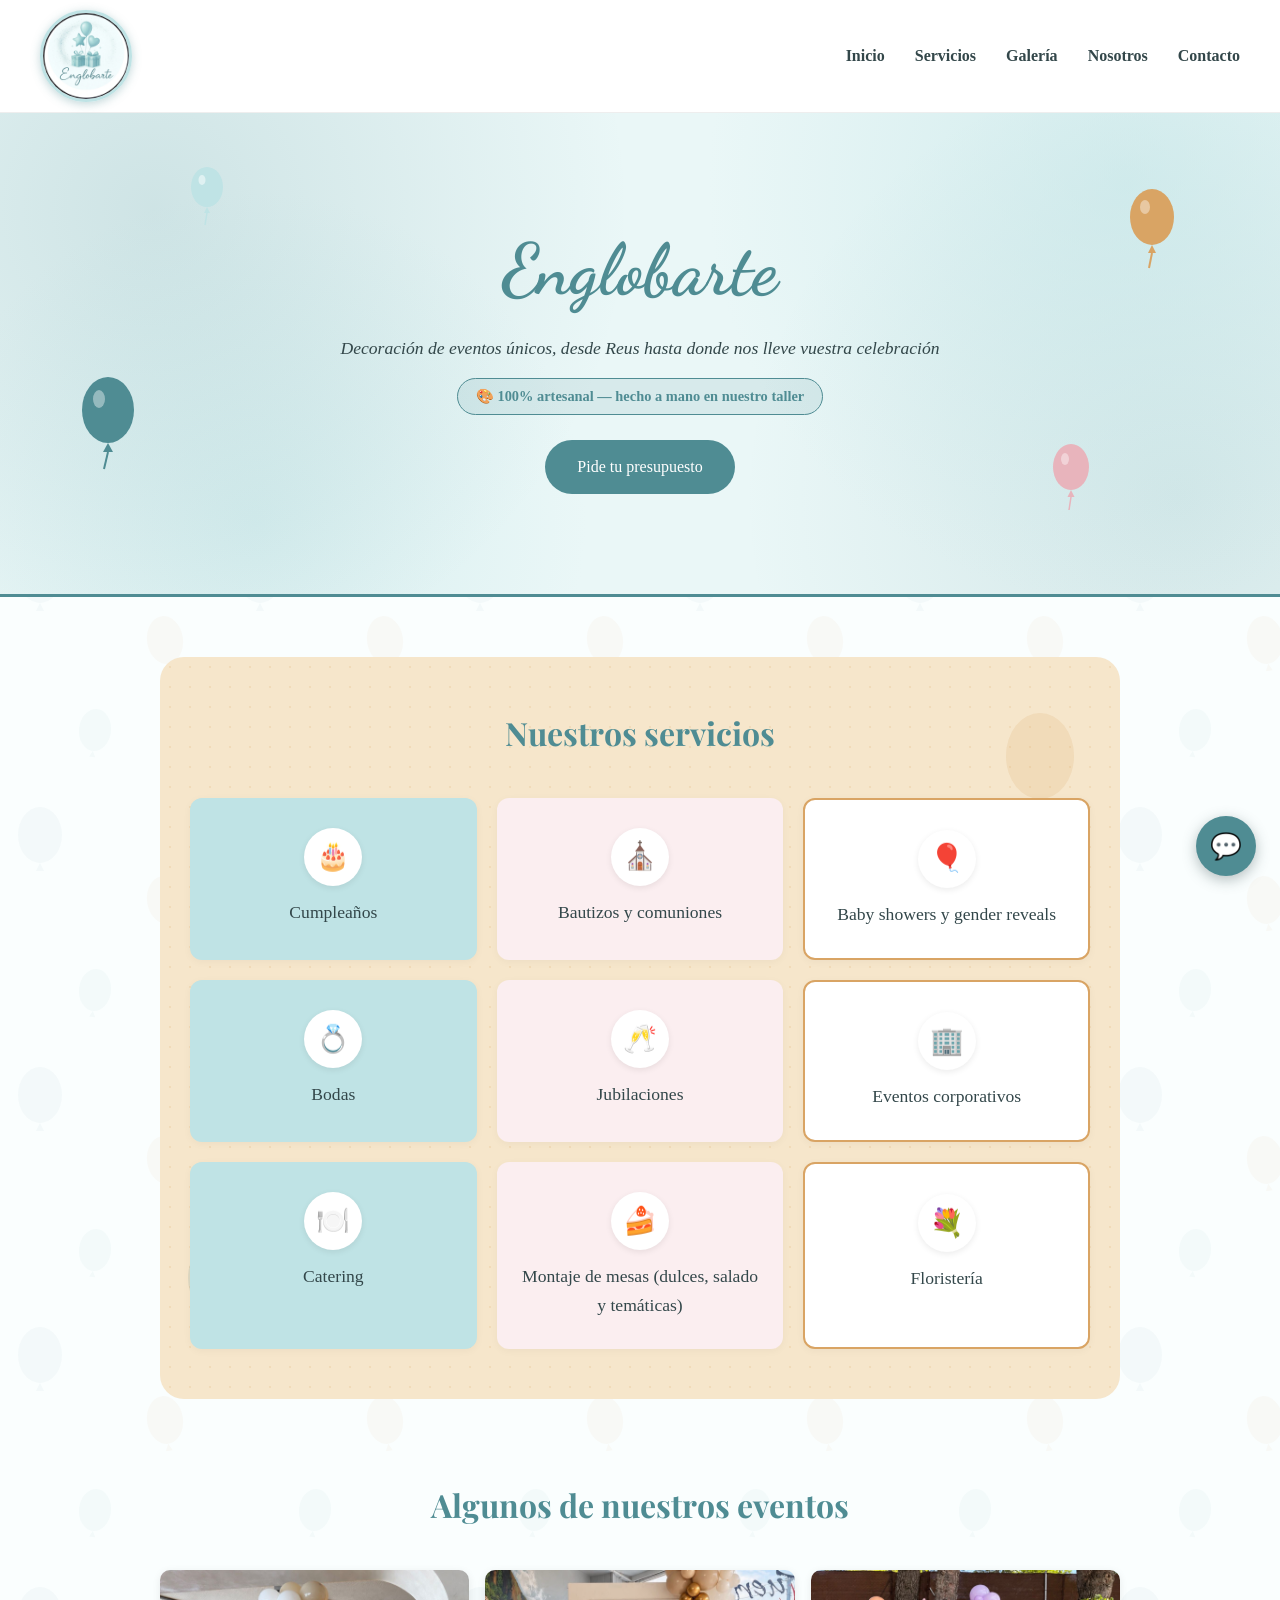
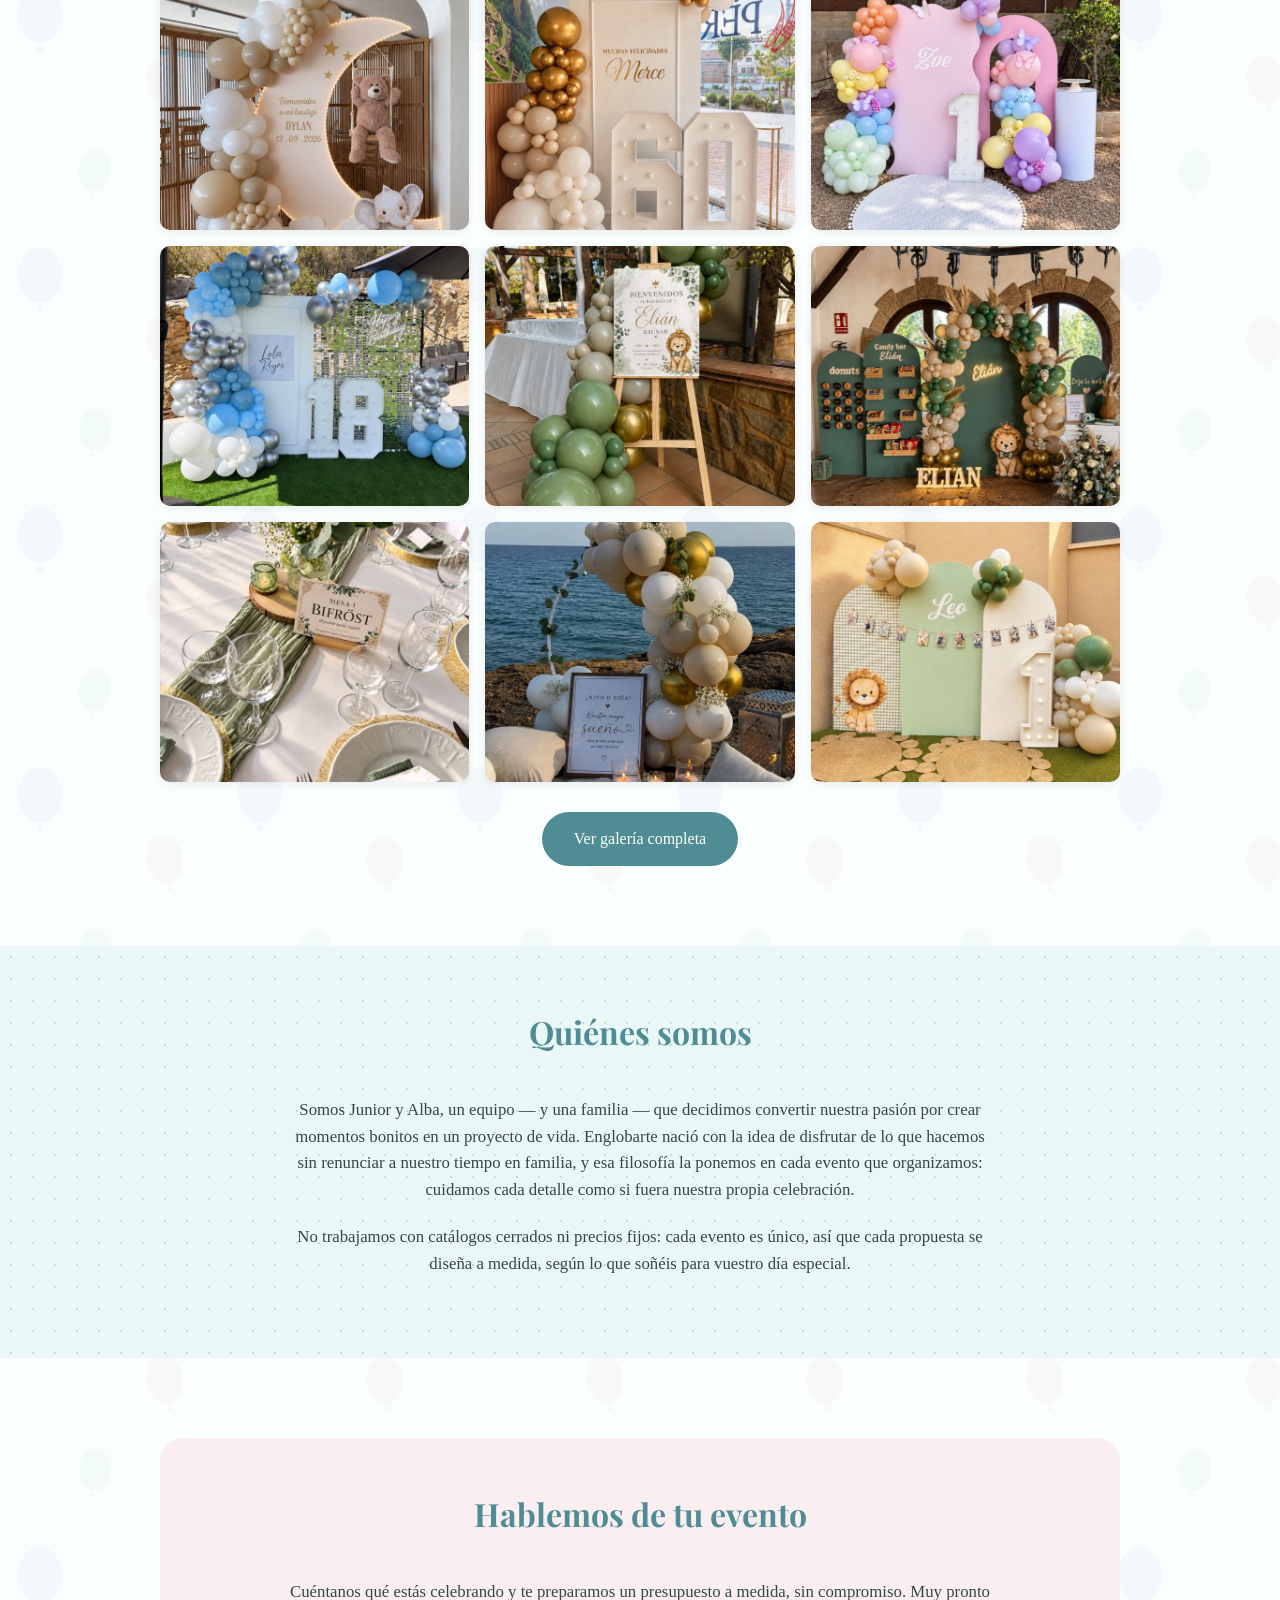
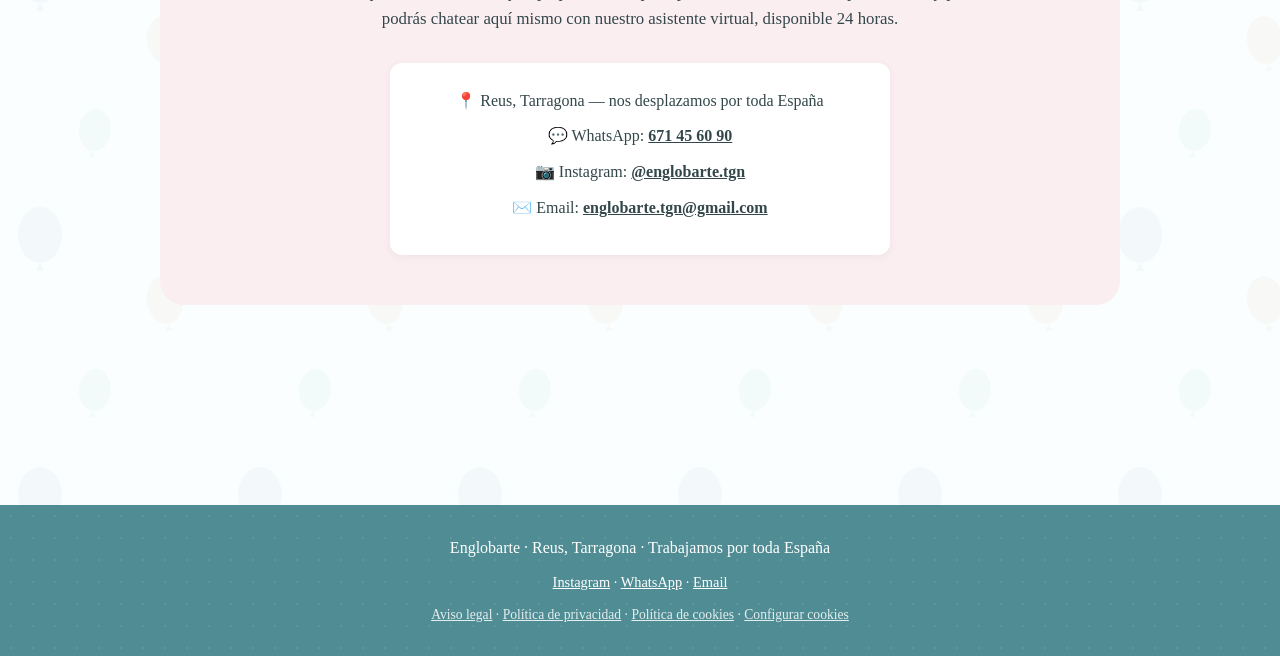
==== commit 4eea9be4: "cookies" ====
--- a/index.html
+++ b/index.html
@@ -160,7 +160,7 @@
       <a href="mailto:englobarte.tgn@gmail.com">Email</a>
     </p>
     <p class="footer-legal">
-      <a href="aviso-legal.html">Aviso legal</a> · <a href="politica-privacidad.html">Política de privacidad</a>
+      <a href="aviso-legal.html">Aviso legal</a> · <a href="politica-privacidad.html">Política de privacidad</a> · <a href="politica-cookies.html">Política de cookies</a> · <button type="button" class="link-cookies" id="link-config-cookies">Configurar cookies</button>
     </p>
   </footer>
 
--- a/style.css
+++ b/style.css
@@ -710,4 +710,102 @@
 
 .footer-legal a {
   color: white;
+}
+
+.footer-legal button.link-cookies {
+  background: none;
+  border: none;
+  padding: 0;
+  margin: 0;
+  color: white;
+  text-decoration: underline;
+  font-family: Georgia, serif;
+  font-size: inherit;
+  cursor: pointer;
+}
+
+/* ===== Aviso de cookies ===== */
+.cookie-banner {
+  position: fixed;
+  left: 20px;
+  right: 20px;
+  bottom: 20px;
+  max-width: 600px;
+  margin: 0 auto;
+  background-color: white;
+  color: var(--color-texto);
+  border-radius: 14px;
+  box-shadow: 0 4px 24px rgba(0,0,0,0.25);
+  padding: 20px 24px;
+  z-index: 400;
+}
+
+.cookie-banner.oculto {
+  display: none;
+}
+
+.cookie-banner p {
+  font-size: 0.9rem;
+  margin-bottom: 14px;
+}
+
+.cookie-banner a {
+  color: var(--color-principal);
+  font-weight: bold;
+}
+
+.cookie-botones {
+  display: flex;
+  justify-content: flex-end;
+  gap: 10px;
+  flex-wrap: wrap;
+}
+
+.cookie-btn {
+  border: none;
+  border-radius: 20px;
+  padding: 8px 20px;
+  font-family: Georgia, serif;
+  font-size: 0.9rem;
+  cursor: pointer;
+}
+
+.cookie-btn-rechazar {
+  background-color: var(--color-claro-suave);
+  color: var(--color-texto);
+}
+
+.cookie-btn-rechazar:hover {
+  background-color: var(--color-claro);
+}
+
+.cookie-btn-aceptar {
+  background-color: var(--color-principal);
+  color: white;
+}
+
+.cookie-btn-aceptar:hover {
+  background-color: #3d7178;
+}
+
+@media (max-width: 768px) {
+  .cookie-banner {
+    left: 12px;
+    right: 12px;
+    bottom: 12px;
+    padding: 16px 18px;
+  }
+}
+
+.cookie-btn-inline {
+  background: none;
+  border: none;
+  padding: 0;
+  margin: 0;
+  color: var(--color-principal);
+  font-weight: bold;
+  font-family: inherit;
+  font-size: inherit;
+  cursor: pointer;
+  text-decoration: underline;
 }
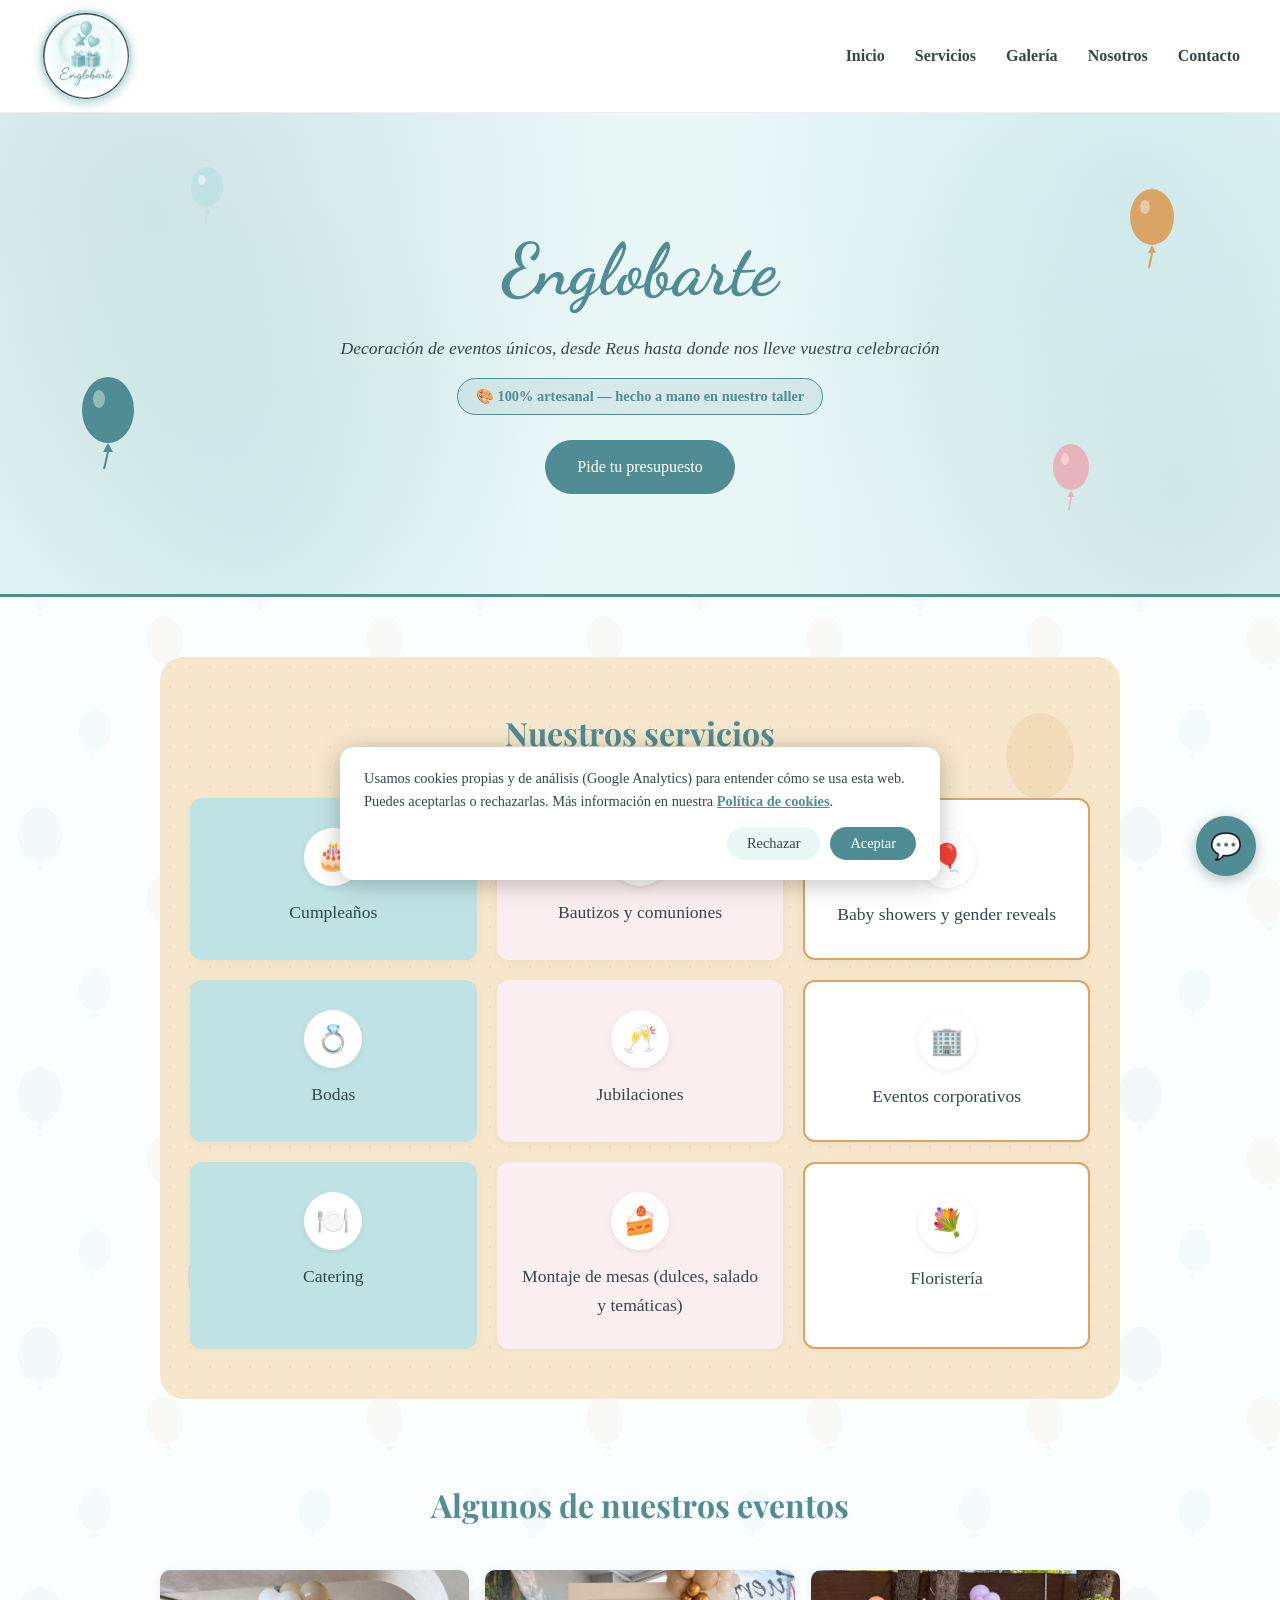
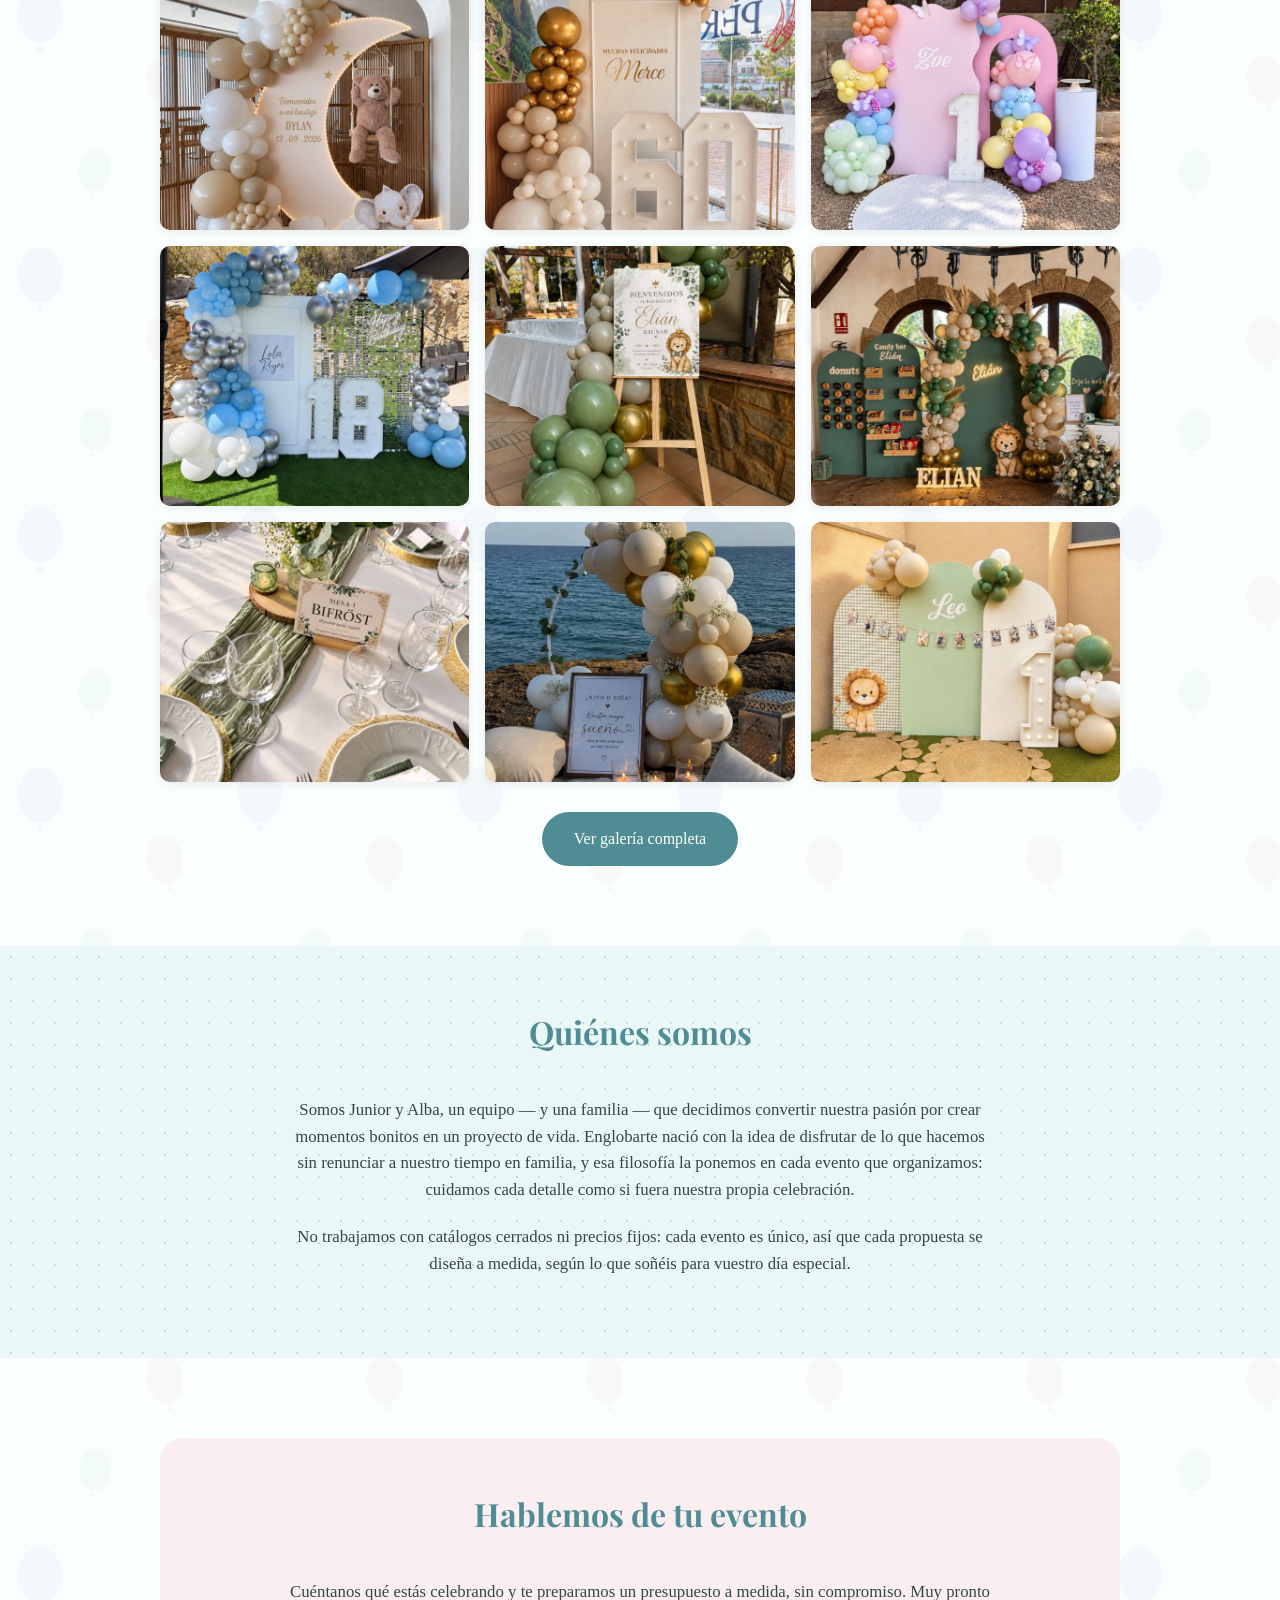
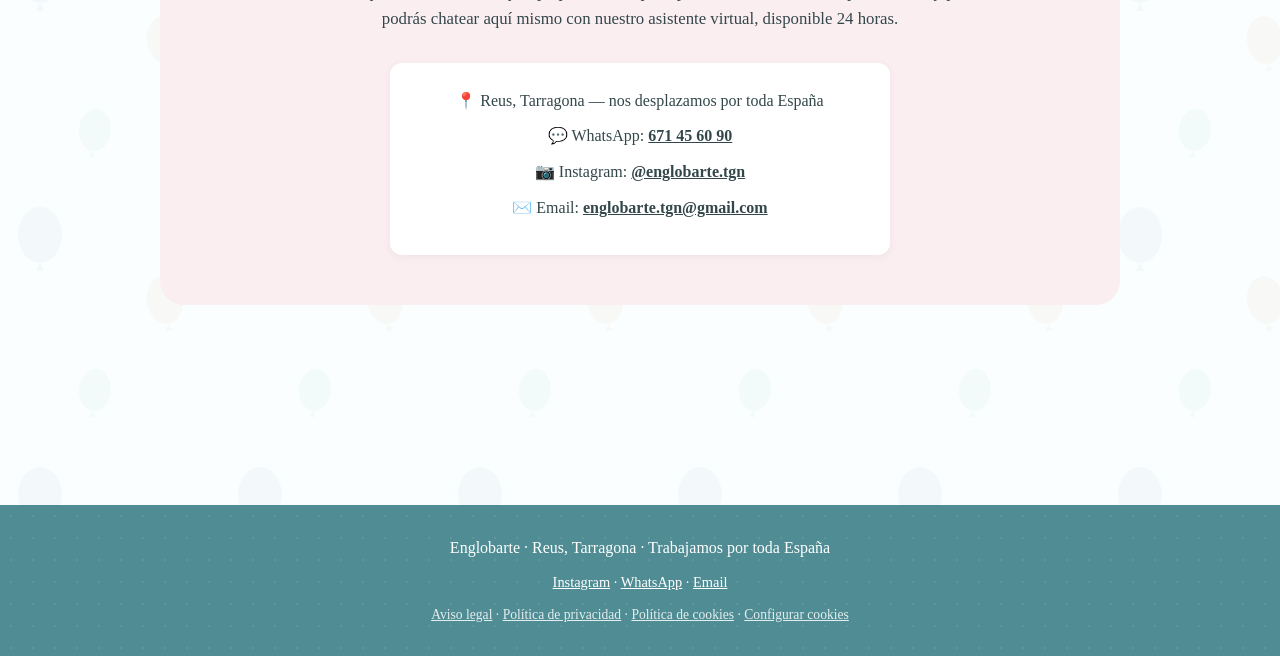
==== commit 5b5ce328: "mejora" ====
--- a/index.html
+++ b/index.html
@@ -317,5 +317,85 @@
     });
   </script>
 
+  <div id="cookie-banner" class="cookie-banner oculto">
+    <p>
+      Usamos cookies propias y de análisis (Google Analytics) para entender cómo se usa esta web. Puedes aceptarlas
+      o rechazarlas. Más información en nuestra <a href="politica-cookies.html">Política de cookies</a>.
+    </p>
+    <div class="cookie-botones">
+      <button id="cookie-rechazar" class="cookie-btn cookie-btn-rechazar">Rechazar</button>
+      <button id="cookie-aceptar" class="cookie-btn cookie-btn-aceptar">Aceptar</button>
+    </div>
+  </div>
+
+  <script>
+    (function () {
+      var GA_ID = 'G-NW7432ZJZN';
+      var banner = document.getElementById('cookie-banner');
+      var btnAceptar = document.getElementById('cookie-aceptar');
+      var btnRechazar = document.getElementById('cookie-rechazar');
+      var linkConfig = document.getElementById('link-config-cookies');
+
+      function cargarGoogleAnalytics() {
+        if (window.gaCargado) return;
+        window.gaCargado = true;
+
+        var script = document.createElement('script');
+        script.async = true;
+        script.src = 'https://www.googletagmanager.com/gtag/js?id=' + GA_ID;
+        document.head.appendChild(script);
+
+        window.dataLayer = window.dataLayer || [];
+        function gtag() { dataLayer.push(arguments); }
+        window.gtag = gtag;
+        gtag('js', new Date());
+        gtag('config', GA_ID);
+      }
+
+      function mostrarBanner() {
+        if (banner) banner.classList.remove('oculto');
+      }
+
+      function ocultarBanner() {
+        if (banner) banner.classList.add('oculto');
+      }
+
+      var consentimiento = null;
+      try {
+        consentimiento = localStorage.getItem('cookiesEnglobarte');
+      } catch (e) {
+        consentimiento = null;
+      }
+
+      if (consentimiento === 'aceptado') {
+        cargarGoogleAnalytics();
+      } else if (consentimiento !== 'rechazado') {
+        mostrarBanner();
+      }
+
+      if (btnAceptar) {
+        btnAceptar.addEventListener('click', function () {
+          try { localStorage.setItem('cookiesEnglobarte', 'aceptado'); } catch (e) {}
+          ocultarBanner();
+          cargarGoogleAnalytics();
+        });
+      }
+
+      if (btnRechazar) {
+        btnRechazar.addEventListener('click', function () {
+          try { localStorage.setItem('cookiesEnglobarte', 'rechazado'); } catch (e) {}
+          ocultarBanner();
+        });
+      }
+
+      if (linkConfig) {
+        linkConfig.addEventListener('click', function (e) {
+          e.preventDefault();
+          mostrarBanner();
+        });
+      }
+    })();
+  </script>
+
 </body>
 </html>
